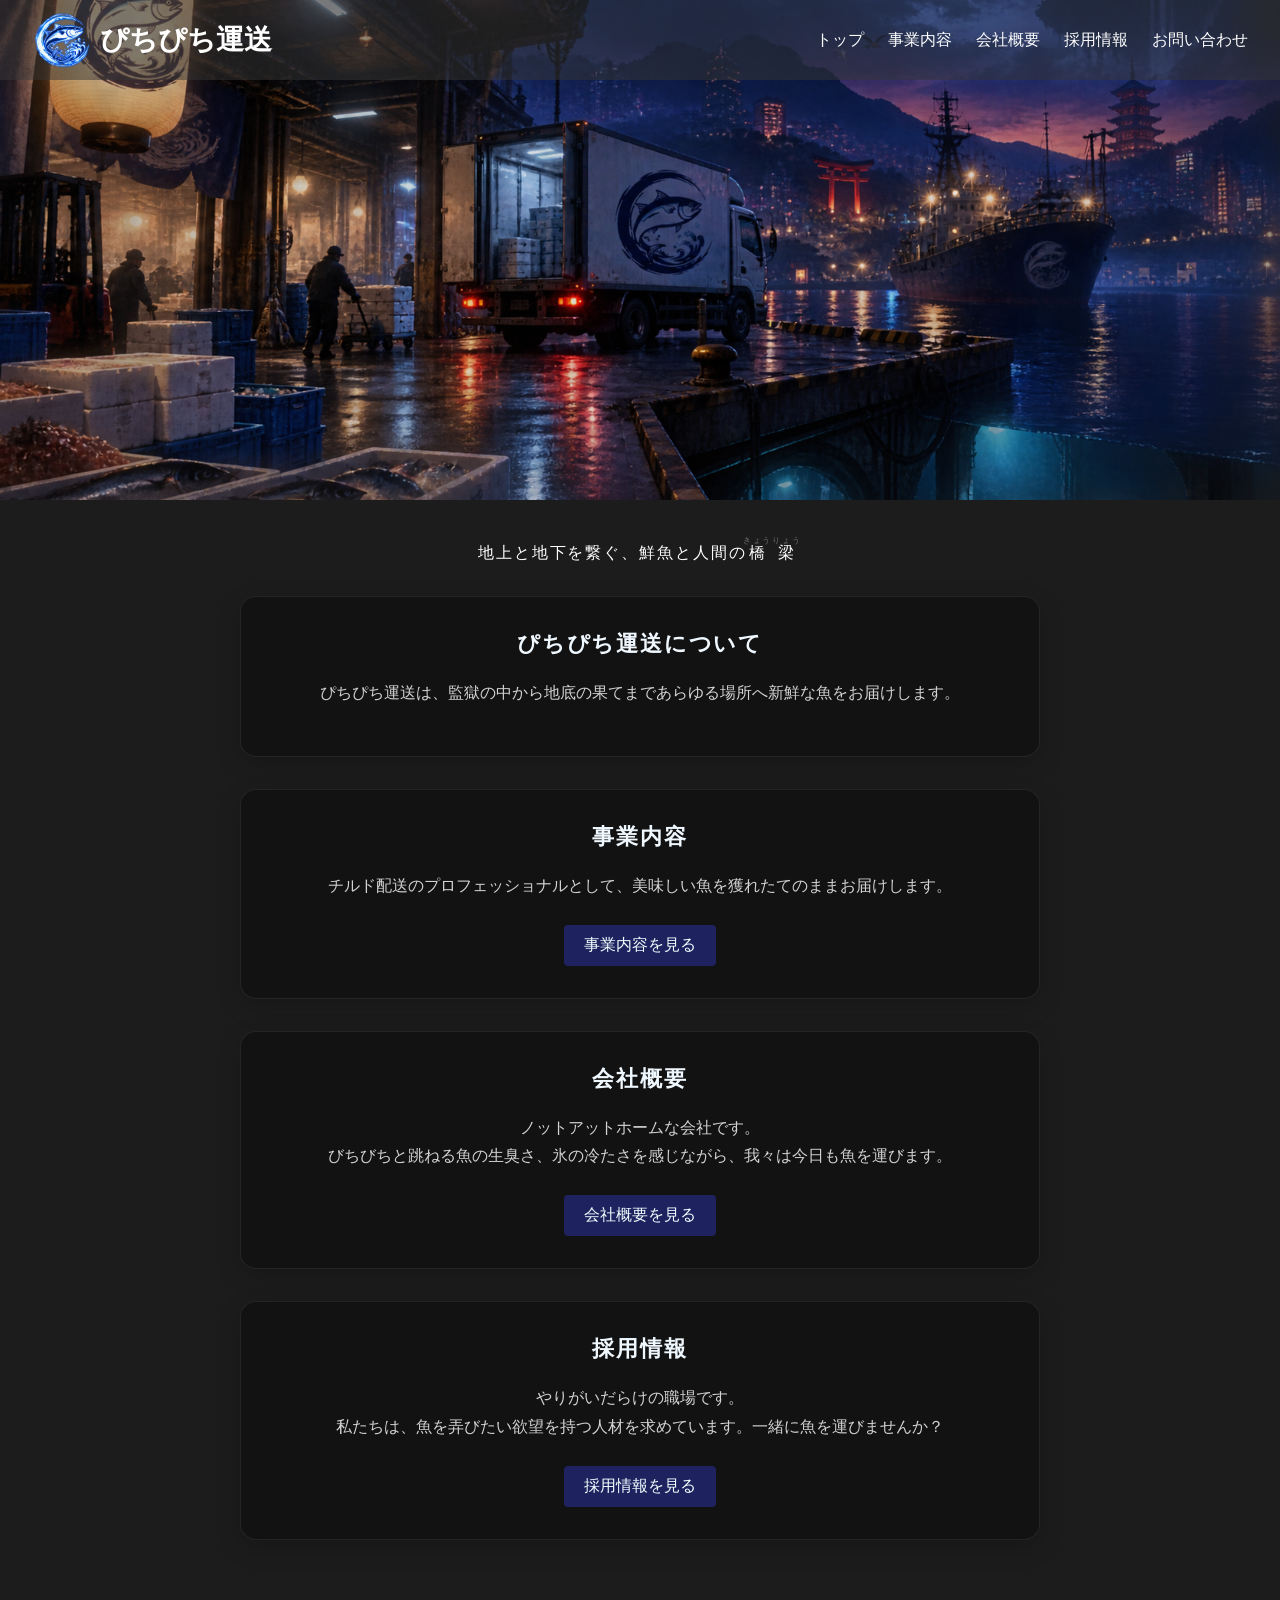
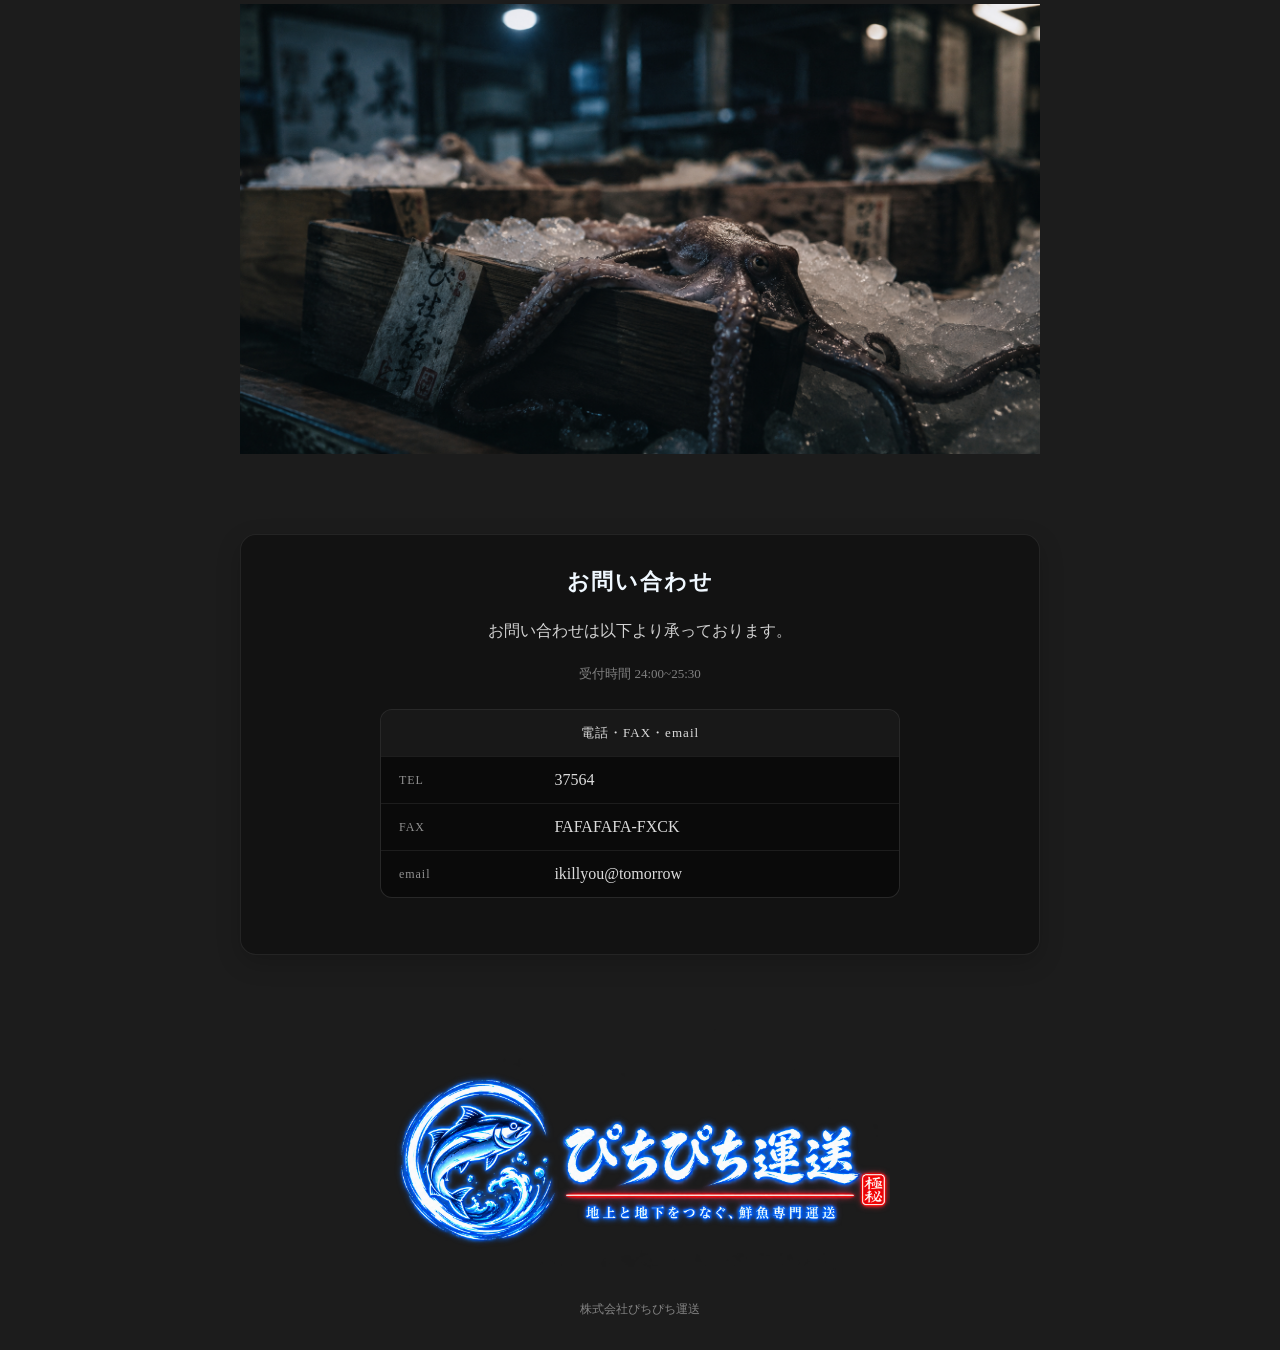
==== index.html @ d6b1cbe6 "all" ====
<!doctype html>
<html lang="ja">
  <head>
    <meta charset="UTF-8" />
    <meta name="viewport" content="width=device-width, initial-scale=1.0" />
    <title>ぴちぴち運送公式</title>
    <link rel="stylesheet" href="common.css" />
    <link rel="stylesheet" href="style.css" />
    <link rel="icon" href="images/PichiLogo.png" />
    <link
      href="https://fonts.googleapis.com/css2?family=Material+Symbols+Outlined"
      rel="stylesheet"
    />
  </head>
  <body>
    <header>
      <div class="header-bar">
        <a href="index.html" class="header-brand">
          <img src="images/PichiLogo.png" class="logo" alt="ぴちぴち運送ロゴ" />
          <h1 class="pichi-header">ぴちぴち運送</h1>
        </a>

        <button
          class="menu-button"
          type="button"
          aria-label="メニューを開く"
          aria-controls="site-nav"
          aria-expanded="false"
        >
          <span class="material-symbols-outlined">menu</span>
        </button>

        <nav id="site-nav">
          <a href="index.html">トップ</a>
          <a href="service.html">事業内容</a>
          <a href="company.html">会社概要</a>
          <a href="recruit.html">採用情報</a>
          <a href="index.html#contact">お問い合わせ</a>
        </nav>
      </div>
    </header>

    <img src="images/topimage1.png" alt="TOP IMAGE" class="topimage" />
    <main>
      <p class="poem">地上と地下を繋ぐ、鮮魚と人間の<ruby>橋梁<rt>きょうりょう</rt></ruby></p>

      <section class="mainA">
        <h2>ぴちぴち運送について</h2>
        <p>
          ぴちぴち運送は、監獄の中から地底の果てまであらゆる場所へ新鮮な魚をお届けします。
        </p>
      </section>

      <section class="mainB">
        <h2>事業内容</h2>
        <p>
          チルド配送のプロフェッショナルとして、美味しい魚を獲れたてのままお届けします。
        </p>
        <a href="service.html">事業内容を見る</a>
      </section>

      <section class="mainC">
        <h2>会社概要</h2>
        <p>
          ノットアットホームな会社です。<br />びちびちと跳ねる魚の生臭さ、氷の冷たさを感じながら、我々は今日も魚を運びます。
        </p>
        <a href="company.html">会社概要を見る</a>
      </section>

      <section class="mainD">
        <h2>採用情報</h2>
        <p>
          やりがいだらけの職場です。<br />私たちは、魚を弄びたい欲望を持つ人材を求めています。一緒に魚を運びませんか？
        </p>
        <a href="recruit.html">採用情報を見る</a>
      </section>

      <img src="images/tako2.png" class="pic" alt="たこ" />

      <section class="mainE" id="contact">
        <h2>お問い合わせ</h2>
        <p>お問い合わせは以下より承っております。</p>
        <p class="time">受付時間 24:00~25:30</p>
        <table>
          <thead>
            <tr>
              <th colspan="2">電話・FAX・email</th>
            </tr>
          </thead>
          <tbody>
            <tr>
              <td>TEL</td>
              <td>37564</td>
            </tr>
            <tr>
              <td>FAX</td>
              <td>FAFAFAFA-FXCK</td>
            </tr>
            <tr>
              <td>email</td>
              <td>ikillyou@tomorrow</td>
            </tr>
          </tbody>
        </table>
      </section>
    </main>

    <img src="images/logoFull.png" class="logoFull" alt="ぴちぴち運送" />

    <footer>株式会社ぴちぴち運送</footer>

    <script src="main.js"></script>
  </body>
</html>
---- common.css ----
* {
  box-sizing: border-box;
}

body {
  margin: 0;
  padding: 0;
  background-color: rgb(28, 28, 28);
}

/* ヘッダー装飾 */
header {
  position: fixed;
  top: 0;
  left: 0;
  width: 100%;
  height: 64px;

  background-color: rgba(54, 54, 54, 0.5);

  z-index: 1000;
}

.header-bar {
  height: 100%;

  display: flex;
  align-items: center;
  gap: 30px;
  padding: 0 16px;
}

.header-brand {
  display: flex;
  align-items: center;
  gap: 8px;

  text-decoration: none;
  flex-shrink: 0;
}

.logo {
  width: 44px;
  height: 44px;
  object-fit: contain;
}

.pichi-header {
  margin: 0;

  color: white;
  font-size: 20px;
  white-space: nowrap;

}

.menu-button {
  margin-left: auto;

  color: white;
  background: none;
  border: none;

  cursor: pointer;
}

/* スマホでは通常ナビを隠す */
nav {
display: flex;

opacity: 0;
visibility: hidden;
pointer-events: none;

transform: translateY(-10px);
transition:
  opacity 0.25s ease,
  transform 0.25s ease,
  visibility 0.25s;

  position: absolute;
  top: 64px;
  right: 0;

  width: 200px;

  flex-direction: column;

  background-color: rgba(20, 20, 20, 0.75);
}

nav.open {
  opacity: 1;
  visibility: visible;
  pointer-events: auto;

  transform: translateY(0);
}

nav a {
  padding: 16px 24px;

  color: white;
  text-decoration: none;

  border-top: 1px solid rgba(255, 255, 255, 0.15);
}


/* PC表示 */

@media (min-width: 768px) {

  header {
    height: 80px;
  }

  .header-bar {
    padding: 0 32px;

  }

  .logo {
    width: 60px;
    height: 60px;
  }

  .pichi-header {
    font-size: 28px;
  }

  .menu-button {
    display: none;
  }

  nav,
  nav.open {
    position: static;

    display: flex;
    flex-direction: row;
    gap: 24px;

    width: auto;
    margin-left: auto;

    background: none;

        /* これがないとPC版で上部メニュー消えます */
    opacity: 1;
    visibility: visible;
    pointer-events: auto;
    transform: none;
  }

  nav a {
    padding: 0;

    color: white;
    text-decoration: none;

    border: none;
  }
}
---- style.css ----
/* ---index.html専用のCSSだよ--- */

/* トップ画像 */
.topimage {
  height: auto;
  width: 100%;
  object-fit: cover;
}

h2,
p {
  text-align: center;
  color: aliceblue;
}

h2 {
  margin: 0 0 20px;
  font-size: 22px;
  letter-spacing: 0.08em;
}

.poem {
  color: rgb(255, 255, 255);
  margin: 32px auto;
  letter-spacing: 0.12em;
}

.poem rt {
  color: rgb(109, 109, 109);
}

section {
  padding: 32px 20px;
  background-color: rgba(9, 9, 9, 0.5);
  border-radius: 16px;
  margin: 16px;
  border: 1px solid rgba(255, 255, 255, 0.08);
  /* 影あんま意味ないかも */
  box-shadow: 0 8px 24px rgba(0, 0, 0, 0.18);
}

section+section {
  margin-top: 32px;
}


main section>a {
  display: block;
  width: fit-content;
  margin: 0 auto;

  color: azure;
  background-color: rgba(42, 51, 172, 0.5);
  text-decoration: none;
  padding: 10px 20px;
  border-radius: 4px;
  margin-top: 24px;
}

main section>p {
  font-weight: 200;
  color: rgb(211, 211, 211);
  line-height: 1.8;
}

.pic {
  width: 80%;
  height: auto;
  object-fit: cover;
  display: block;
  margin: 64px auto;
}

/* お問い合わせセクション：mainE */
.mainE {
  margin-top: 80px;
}

.time{
  font-size:small;
  color:gray;
}



/* スクロール停止位置の調整 */
#contact {
  scroll-margin-top: 80px;
}

/* お問い合わせテーブル */
table {
  width: 100%;
  max-width: 520px;
  margin: 24px auto;

  border: 1px solid rgba(255, 255, 255, 0.12);
  border-radius: 12px;
  border-spacing: 0;
  overflow: hidden;

  background-color: rgba(5, 5, 5, 0.55);
}

thead {
  text-align: center;
  background-color: rgba(255, 255, 255, 0.06);
}

th,
td {
  padding: 14px 18px;
  color: rgb(220, 220, 220);
}

th {
  font-size: 13px;
  font-weight: 500;
  letter-spacing: 0.08em;
}

td {
  border-top: 1px solid rgba(255, 255, 255, 0.08);
}

td:first-child {
  width: 30%;
  color: rgb(145, 145, 145);
  font-size: 12px;
  letter-spacing: 0.08em;
}


/* 末尾ロゴ画像 */
.logoFull {
  display: block;
  width: 75%;
  height: auto;
  margin: 64px auto 0 auto;
}


footer {
  color: rgb(132, 132, 132);
  margin: 0 auto 32px auto;
  font-size: 12px;
  text-align: center;
}

@media (min-width: 768px) {
  .topimage {
    height: 500px;
    width: 100%;
  }

  .logoFull {
    width: 500px;
  }

  section {
    width: 800px;
    margin: 16px auto;
  }

  .pic {
    max-width: 800px;
  }

  main section>a:hover {
    background-color: rgba(42, 51, 172, 0.8);
  }
}
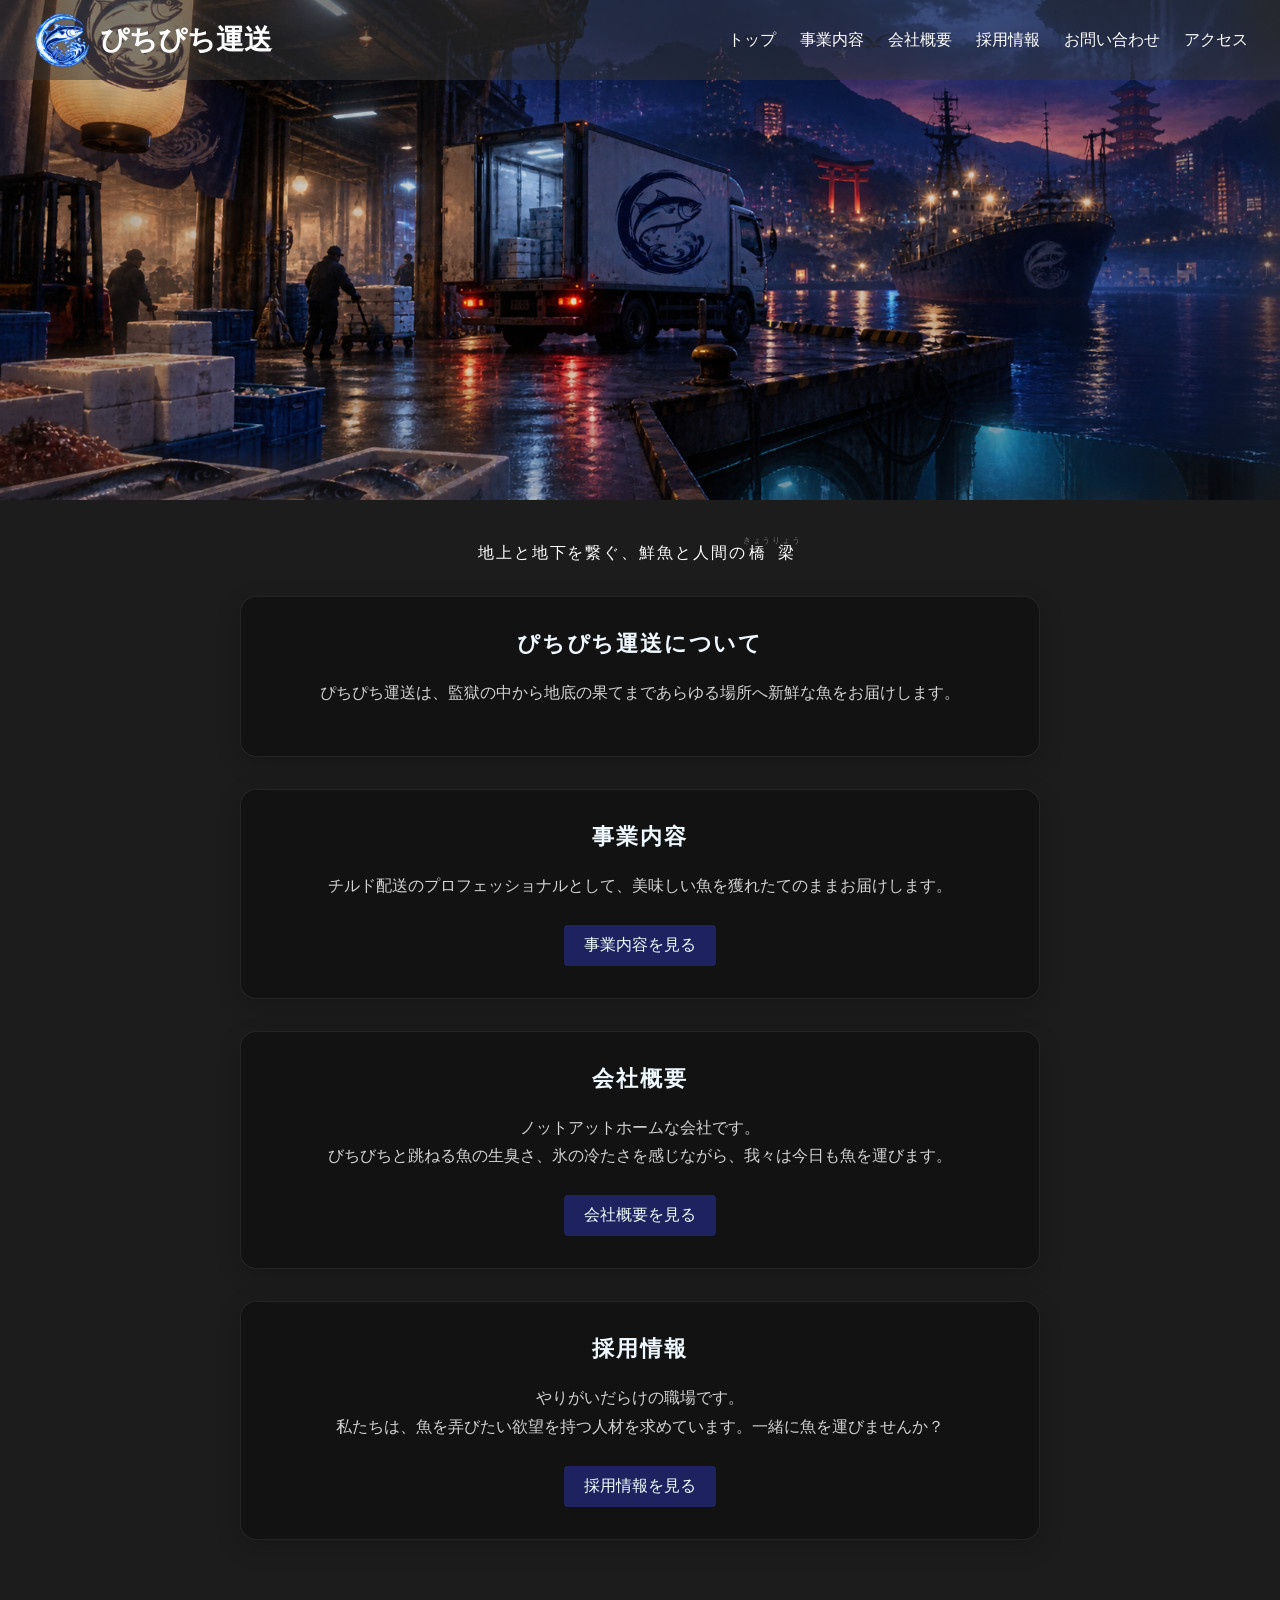
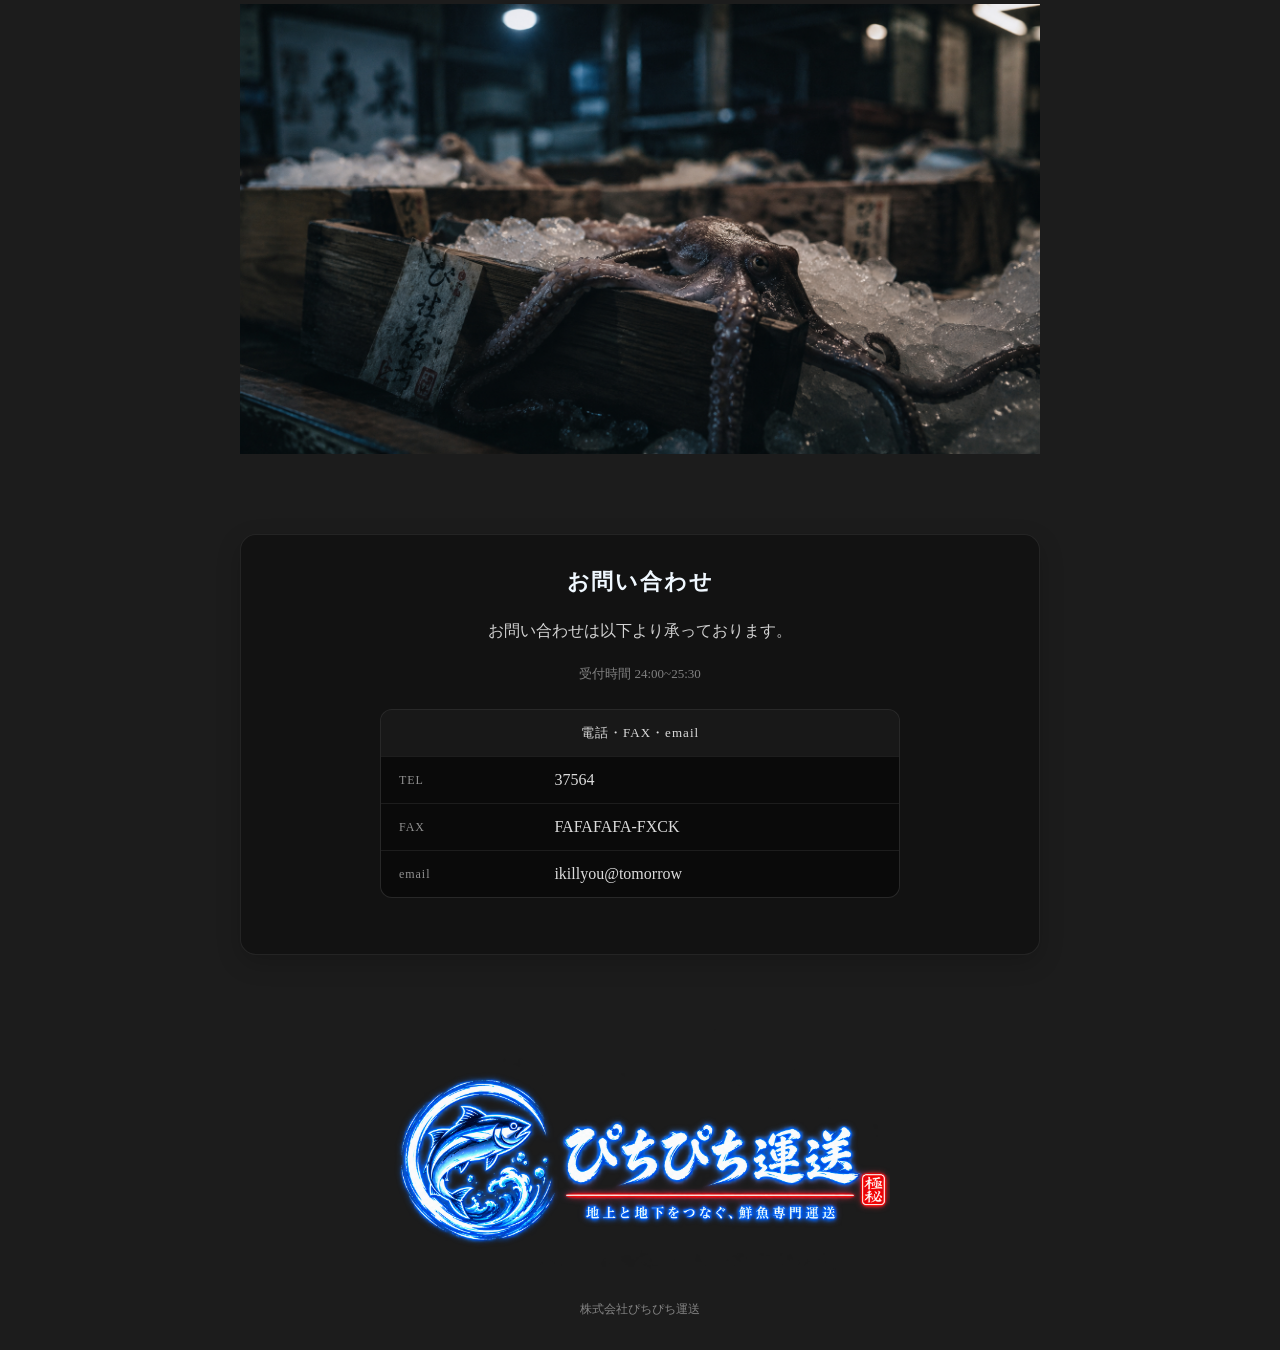
==== commit 04555bfa: "posi" ====
--- a/index.html
+++ b/index.html
@@ -36,6 +36,7 @@
           <a href="company.html">会社概要</a>
           <a href="recruit.html">採用情報</a>
           <a href="index.html#contact">お問い合わせ</a>
+          <a href="company.html#access">アクセス</a>
         </nav>
       </div>
     </header>
--- a/common.css
+++ b/common.css
@@ -106,6 +106,30 @@
   border-top: 1px solid rgba(255, 255, 255, 0.15);
 }
 
+/* 末尾ロゴ画像 */
+.logoFull {
+  display: block;
+  width: 75%;
+  height: auto;
+  margin: 64px auto 0 auto;
+}
+
+footer {
+  color: rgb(132, 132, 132);
+  margin: 0 auto 32px auto;
+  font-size: 12px;
+  text-align: center;
+}
+
+/* スクロール停止位置の調整 */
+#contact{
+  scroll-margin-top: 80px;
+}
+
+#access {
+  scroll-margin-top: 80px;
+}
+
 
 /* PC表示 */
 
--- a/style.css
+++ b/style.css
@@ -81,13 +81,6 @@
   color:gray;
 }
 
-
-
-/* スクロール停止位置の調整 */
-#contact {
-  scroll-margin-top: 80px;
-}
-
 /* お問い合わせテーブル */
 table {
   width: 100%;
@@ -131,15 +124,6 @@
 }
 
 
-/* 末尾ロゴ画像 */
-.logoFull {
-  display: block;
-  width: 75%;
-  height: auto;
-  margin: 64px auto 0 auto;
-}
-
-
 footer {
   color: rgb(132, 132, 132);
   margin: 0 auto 32px auto;
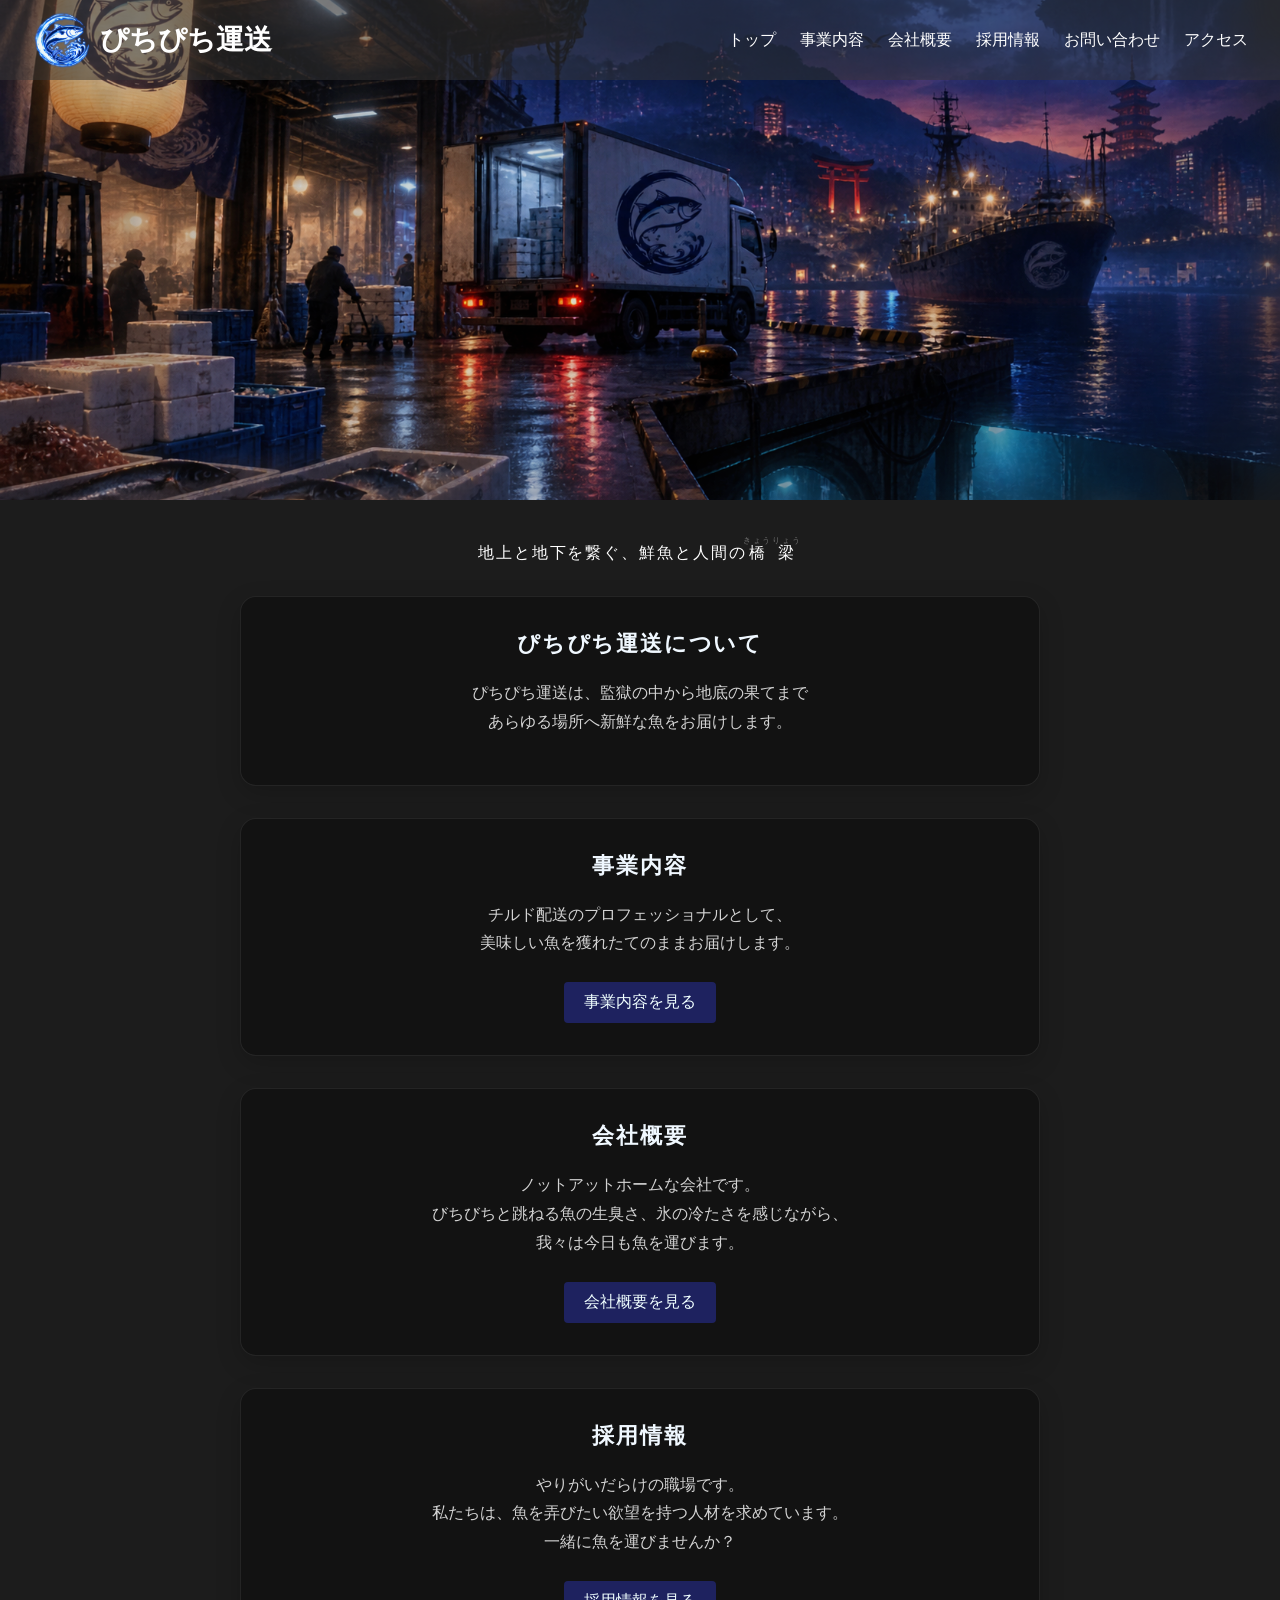
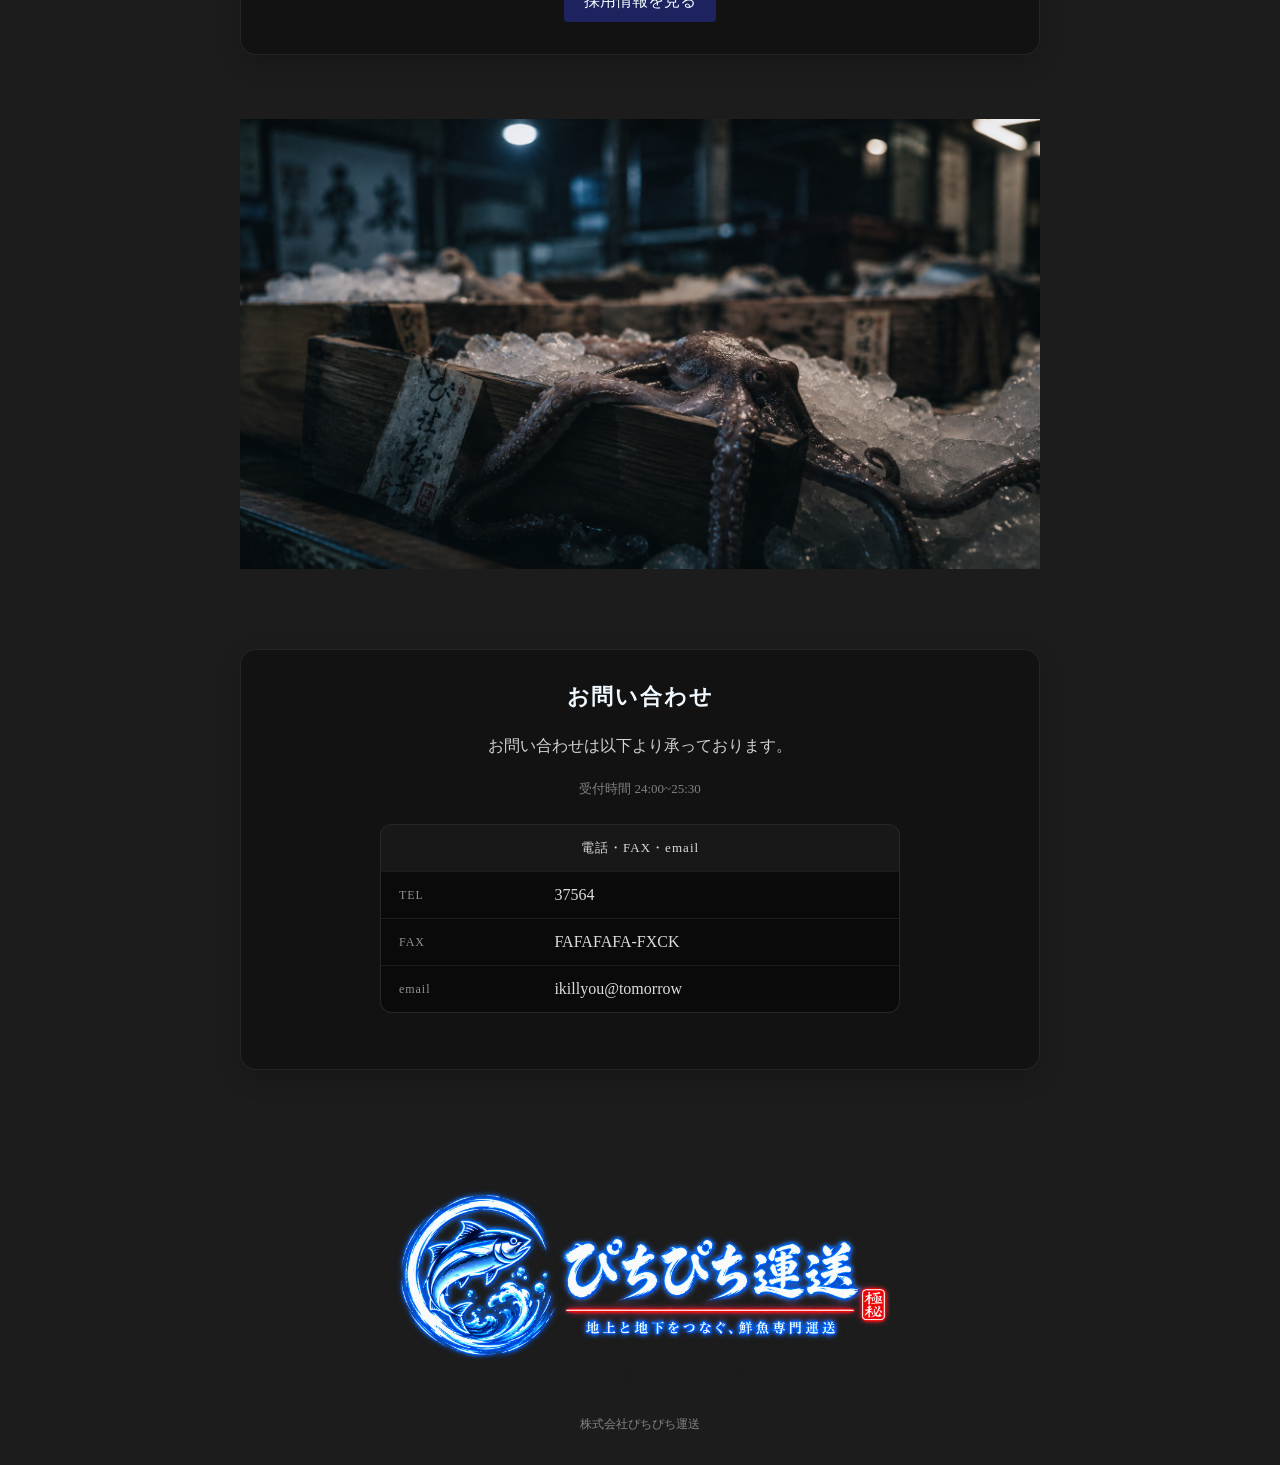
==== commit 63a82f21: "wow" ====
--- a/index.html
+++ b/index.html
@@ -48,14 +48,14 @@
       <section class="mainA">
         <h2>ぴちぴち運送について</h2>
         <p>
-          ぴちぴち運送は、監獄の中から地底の果てまであらゆる場所へ新鮮な魚をお届けします。
+          ぴちぴち運送は、監獄の中から地底の果てまで<br>あらゆる場所へ新鮮な魚をお届けします。
         </p>
       </section>
 
       <section class="mainB">
         <h2>事業内容</h2>
         <p>
-          チルド配送のプロフェッショナルとして、美味しい魚を獲れたてのままお届けします。
+          チルド配送のプロフェッショナルとして、<br>美味しい魚を獲れたてのままお届けします。
         </p>
         <a href="service.html">事業内容を見る</a>
       </section>
@@ -63,7 +63,7 @@
       <section class="mainC">
         <h2>会社概要</h2>
         <p>
-          ノットアットホームな会社です。<br />びちびちと跳ねる魚の生臭さ、氷の冷たさを感じながら、我々は今日も魚を運びます。
+          ノットアットホームな会社です。<br />びちびちと跳ねる魚の生臭さ、氷の冷たさを感じながら、<br>我々は今日も魚を運びます。
         </p>
         <a href="company.html">会社概要を見る</a>
       </section>
@@ -71,7 +71,7 @@
       <section class="mainD">
         <h2>採用情報</h2>
         <p>
-          やりがいだらけの職場です。<br />私たちは、魚を弄びたい欲望を持つ人材を求めています。一緒に魚を運びませんか？
+          やりがいだらけの職場です。<br>私たちは、魚を弄びたい欲望を持つ人材を求めています。<br>一緒に魚を運びませんか？
         </p>
         <a href="recruit.html">採用情報を見る</a>
       </section>
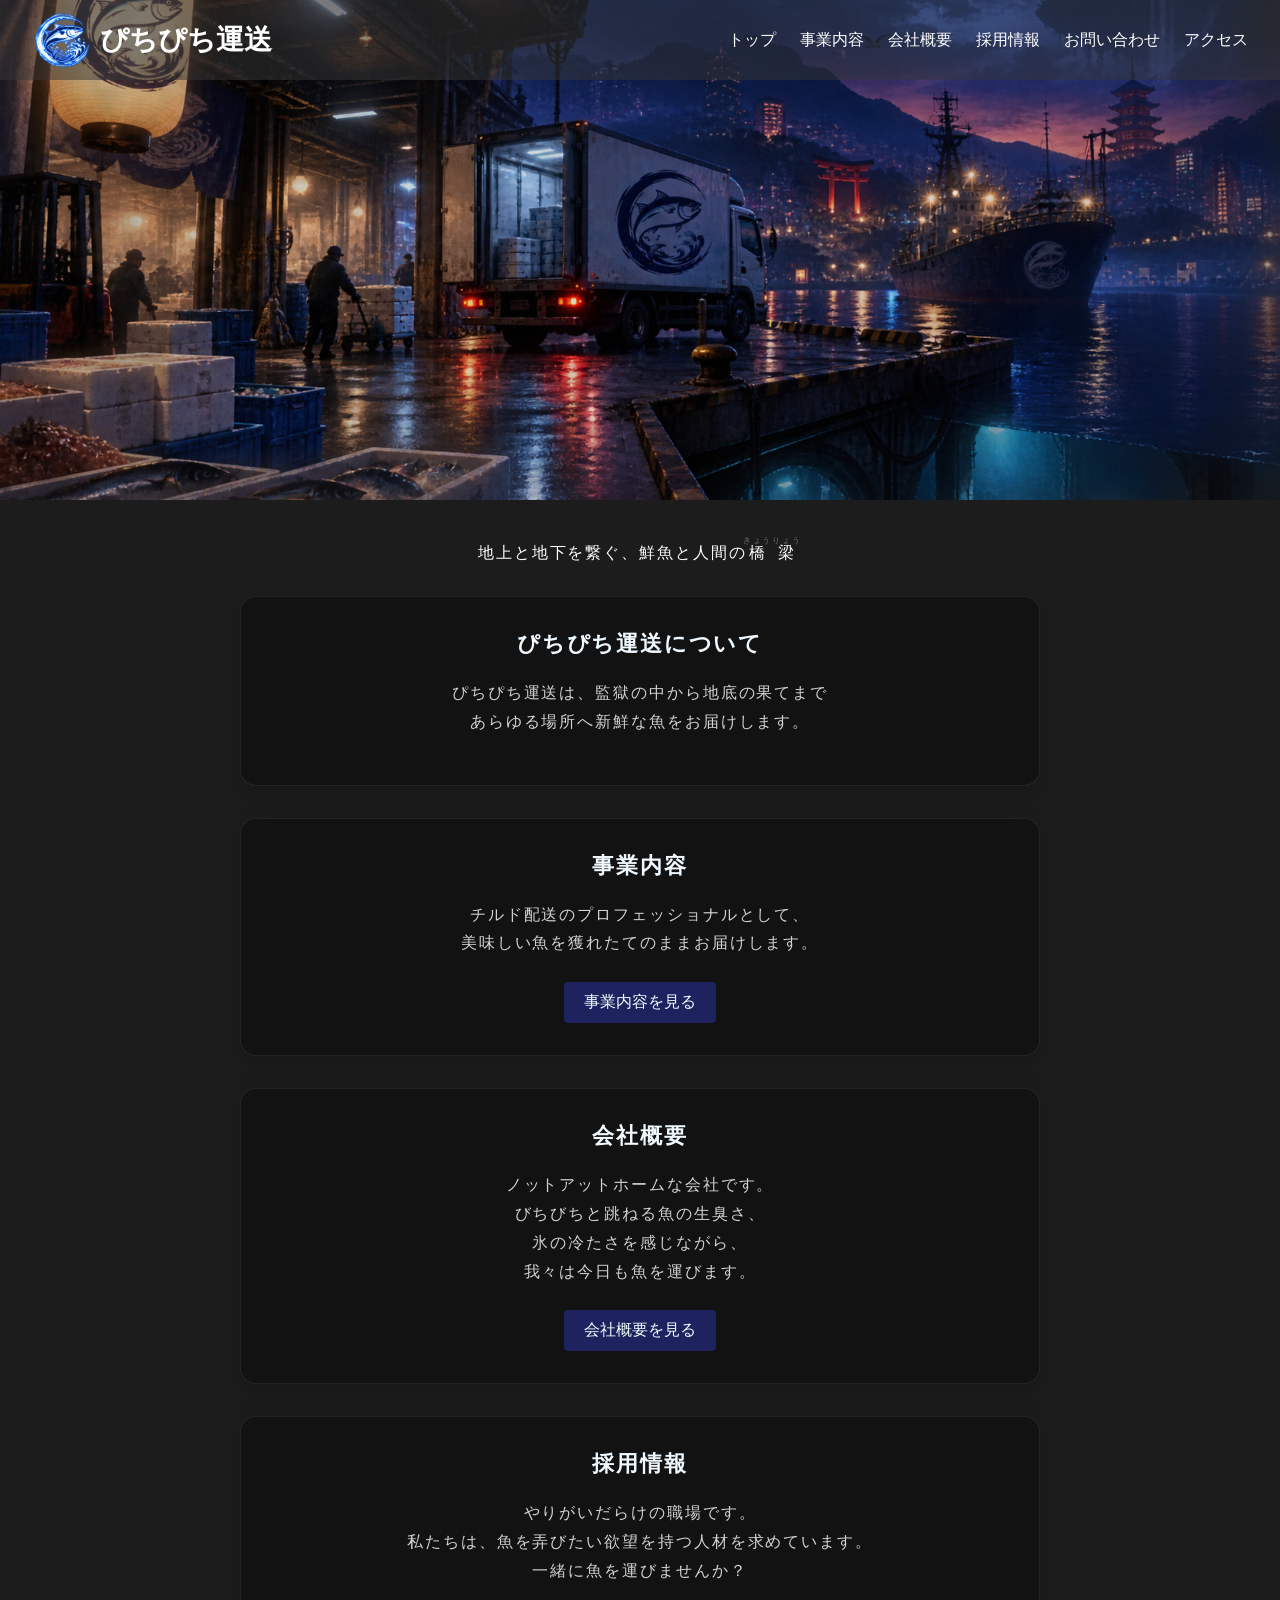
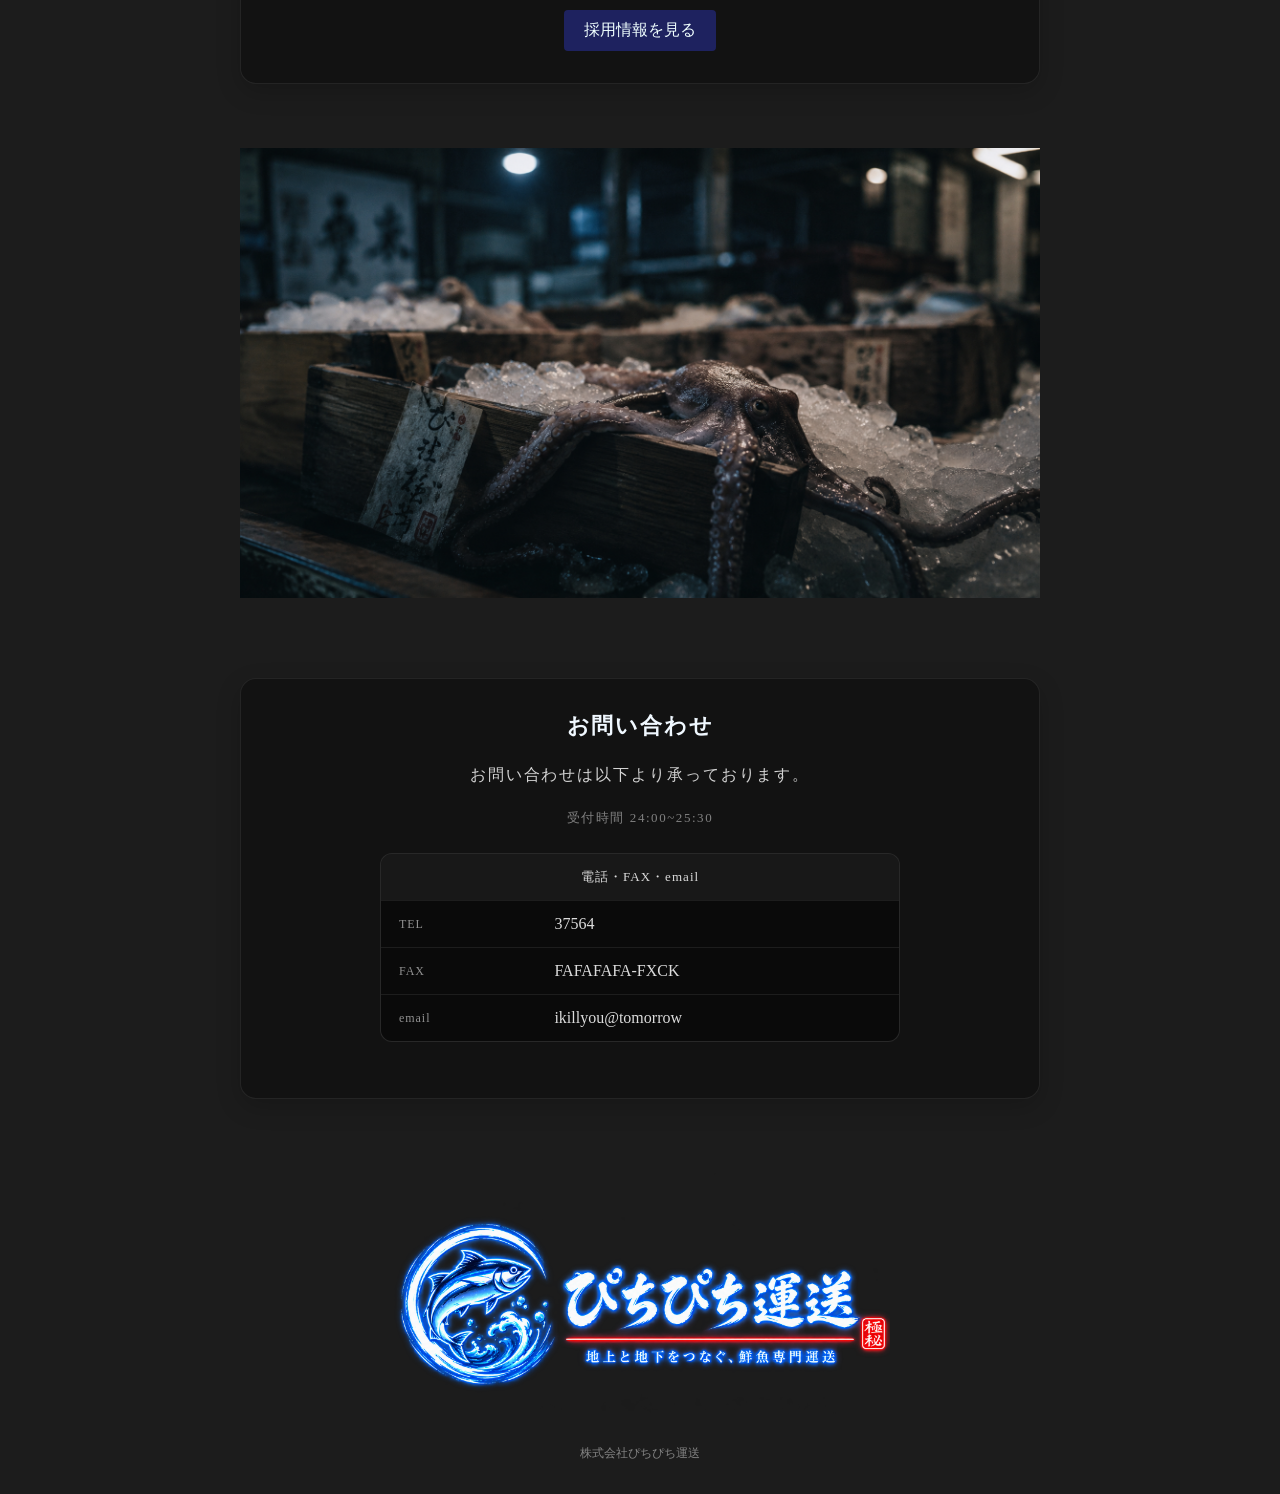
==== commit 927d5470: "a" ====
--- a/index.html
+++ b/index.html
@@ -47,14 +47,14 @@
 
       <section class="mainA">
         <h2>ぴちぴち運送について</h2>
-        <p>
+        <p class="fixed-line">
           ぴちぴち運送は、監獄の中から地底の果てまで<br>あらゆる場所へ新鮮な魚をお届けします。
         </p>
       </section>
 
       <section class="mainB">
         <h2>事業内容</h2>
-        <p>
+        <p class="fixed-line">
           チルド配送のプロフェッショナルとして、<br>美味しい魚を獲れたてのままお届けします。
         </p>
         <a href="service.html">事業内容を見る</a>
@@ -62,15 +62,15 @@
 
       <section class="mainC">
         <h2>会社概要</h2>
-        <p>
-          ノットアットホームな会社です。<br />びちびちと跳ねる魚の生臭さ、氷の冷たさを感じながら、<br>我々は今日も魚を運びます。
+        <p class="fixed-line">
+          ノットアットホームな会社です。<br />びちびちと跳ねる魚の生臭さ、<br>氷の冷たさを感じながら、<br>我々は今日も魚を運びます。
         </p>
         <a href="company.html">会社概要を見る</a>
       </section>
 
       <section class="mainD">
         <h2>採用情報</h2>
-        <p>
+        <p class="fixed-line">
           やりがいだらけの職場です。<br>私たちは、魚を弄びたい欲望を持つ人材を求めています。<br>一緒に魚を運びませんか？
         </p>
         <a href="recruit.html">採用情報を見る</a>
--- a/common.css
+++ b/common.css
@@ -114,6 +114,15 @@
   margin: 64px auto 0 auto;
 }
 
+p {
+letter-spacing: 0.05em;
+}
+
+.big-letter {
+  font-weight: bold;
+  color: white;
+}
+
 footer {
   color: rgb(132, 132, 132);
   margin: 0 auto 32px auto;
@@ -130,10 +139,16 @@
   scroll-margin-top: 80px;
 }
 
+/* 一定以上で改行を消す */
+@media (min-width: 480px) {
+  .small-br {
+    display: none;
+  }
+}
 
 /* PC表示 */
 
-@media (min-width: 768px) {
+@media (min-width: 1000px) {
 
   header {
     height: 80px;
@@ -148,6 +163,10 @@
     width: 60px;
     height: 60px;
   }
+
+  p {
+  letter-spacing: 0.12em;
+}
 
   .pichi-header {
     font-size: 28px;
--- a/style.css
+++ b/style.css
@@ -123,14 +123,6 @@
   letter-spacing: 0.08em;
 }
 
-
-footer {
-  color: rgb(132, 132, 132);
-  margin: 0 auto 32px auto;
-  font-size: 12px;
-  text-align: center;
-}
-
 @media (min-width: 768px) {
   .topimage {
     height: 500px;
@@ -141,10 +133,11 @@
     width: 500px;
   }
 
-  section {
-    width: 800px;
-    margin: 16px auto;
-  }
+section {
+  width: calc(100% - 32px);
+  max-width: 800px;
+  margin: 16px auto;
+}
 
   .pic {
     max-width: 800px;
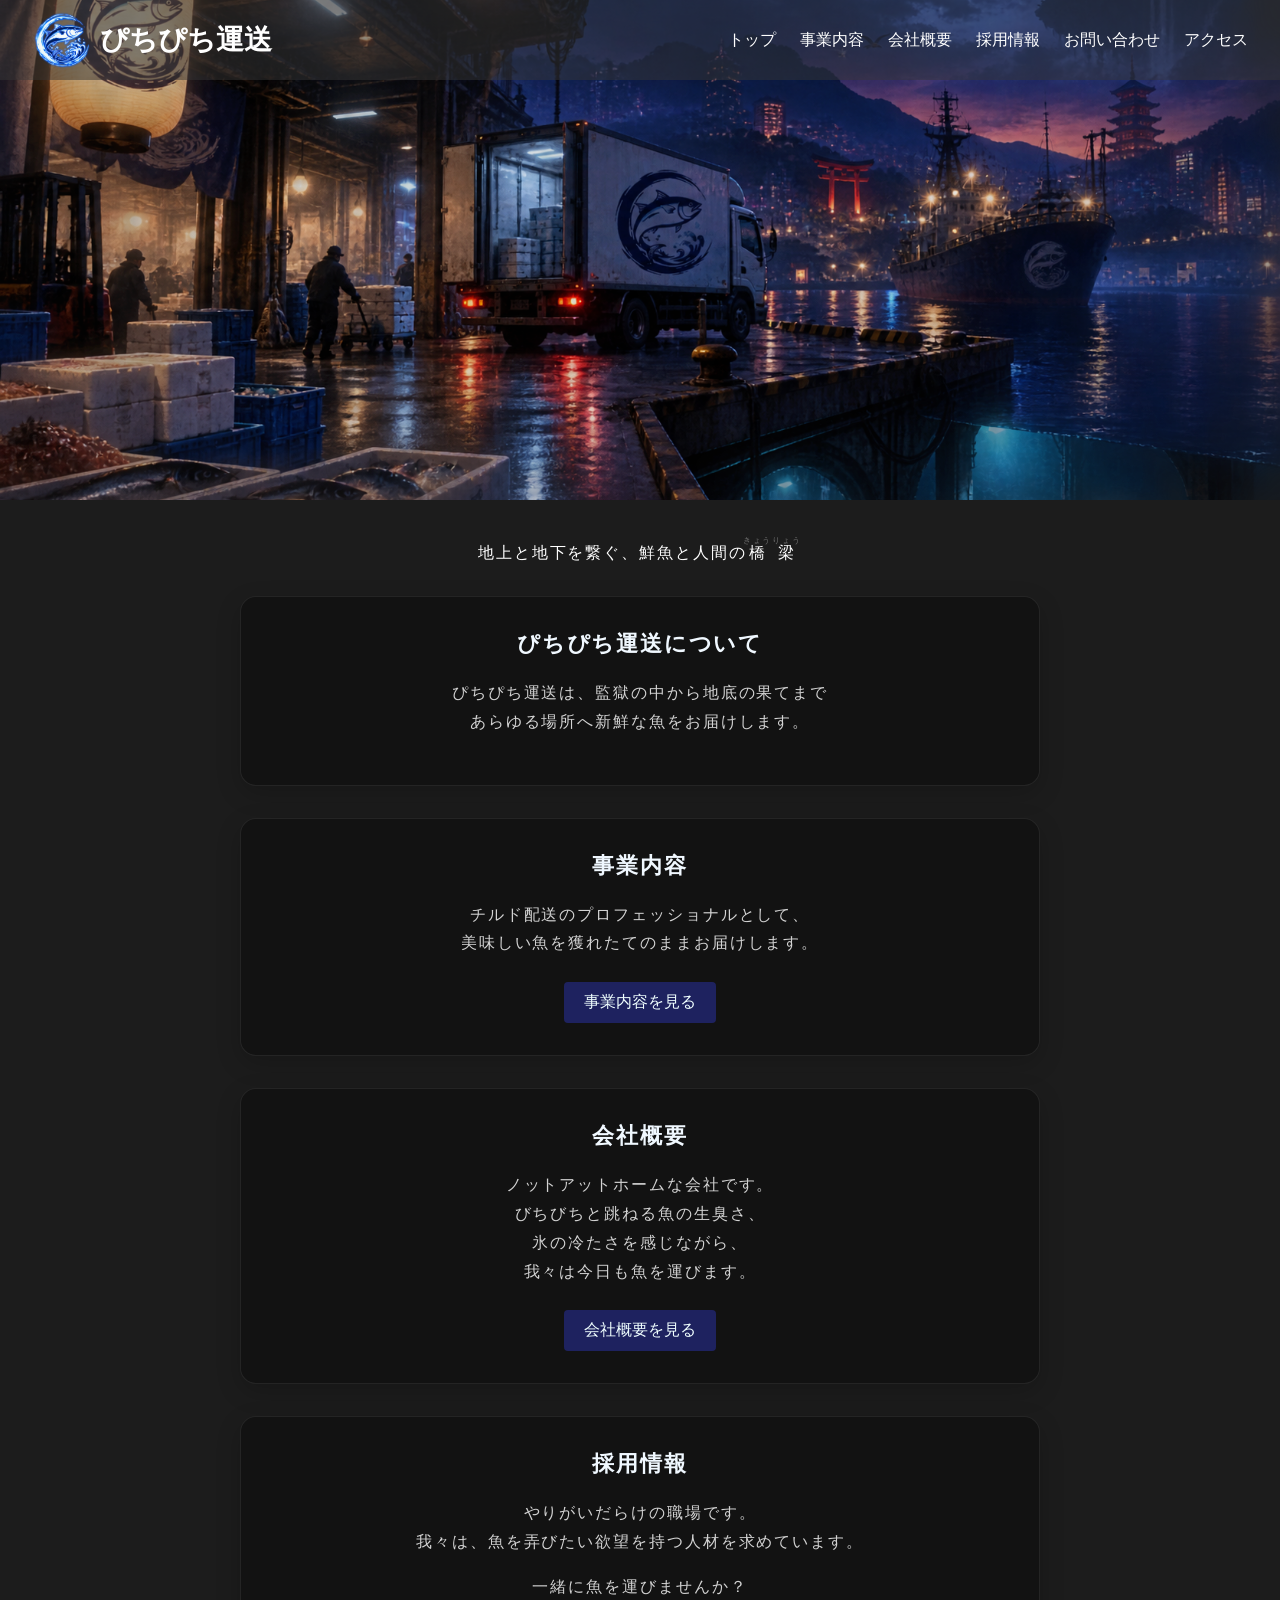
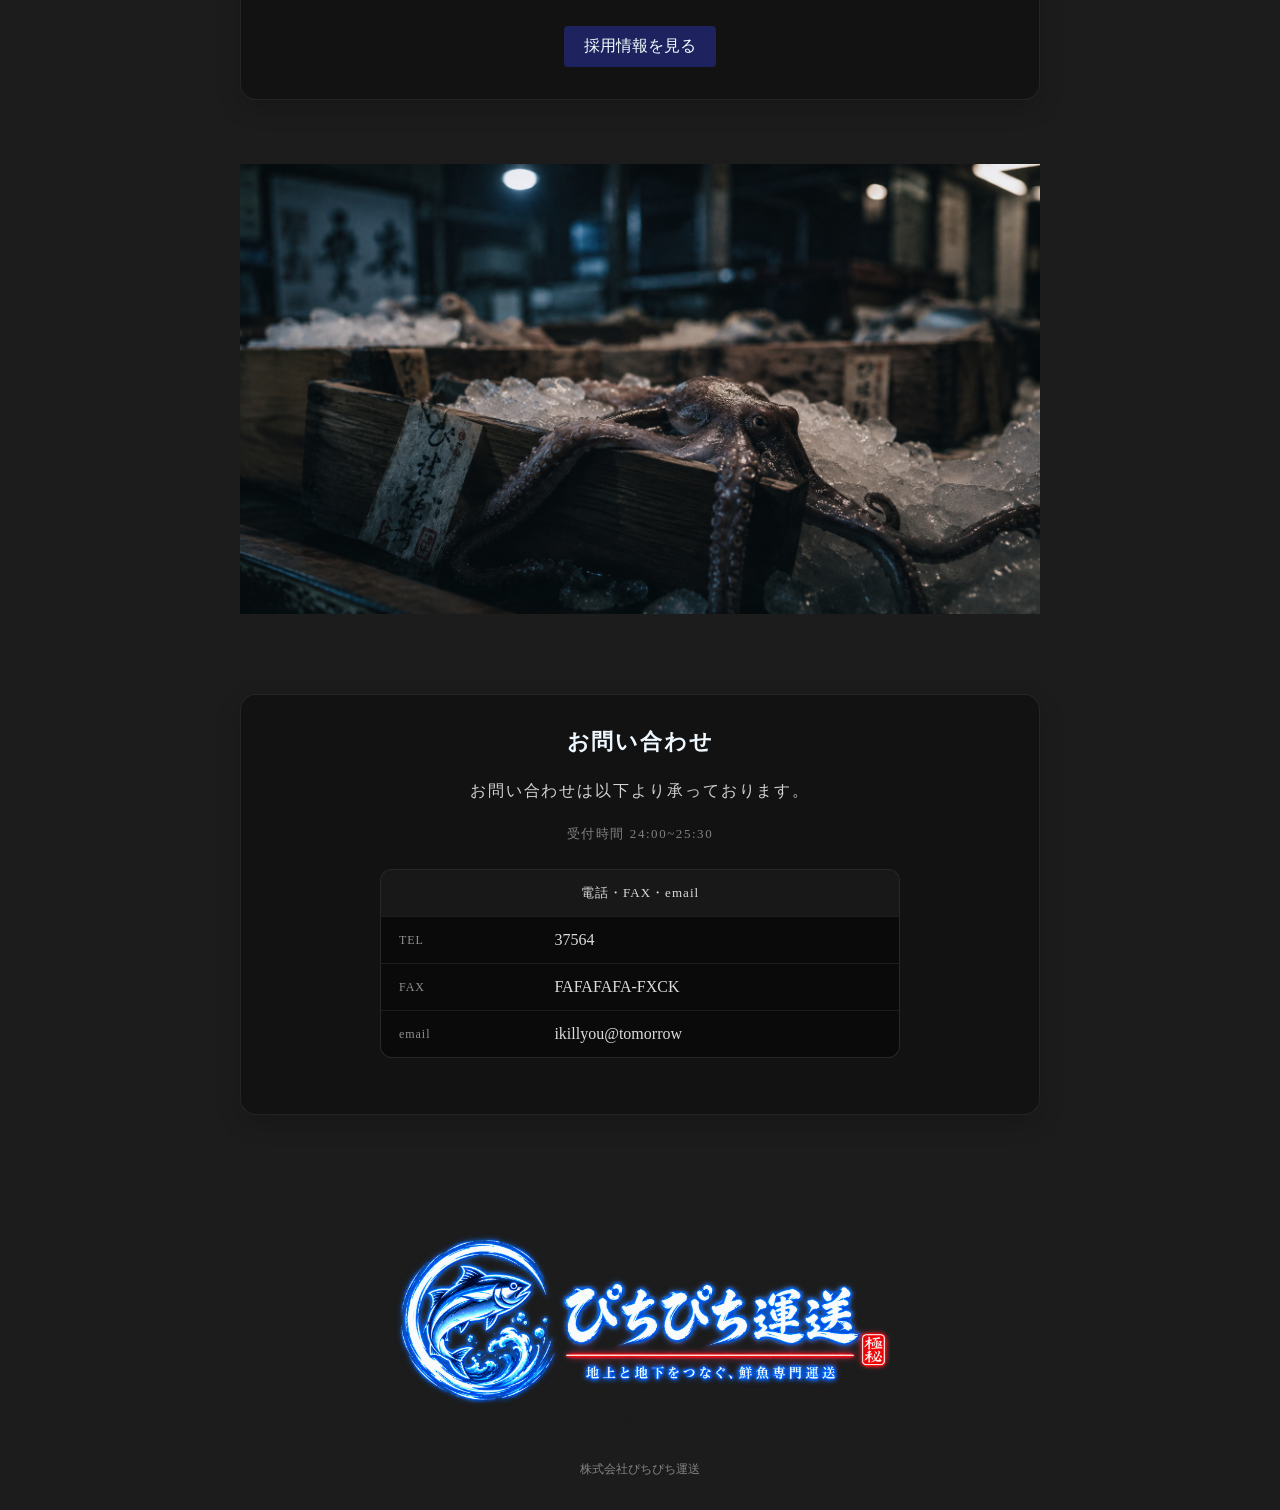
==== commit 56171767: "a" ====
--- a/index.html
+++ b/index.html
@@ -48,14 +48,14 @@
       <section class="mainA">
         <h2>ぴちぴち運送について</h2>
         <p class="fixed-line">
-          ぴちぴち運送は、監獄の中から地底の果てまで<br>あらゆる場所へ新鮮な魚をお届けします。
+          ぴちぴち運送は、<br class="small-br">監獄の中から地底の果てまで<br>あらゆる場所へ<br class="small-br">新鮮な魚をお届けします。
         </p>
       </section>
 
       <section class="mainB">
         <h2>事業内容</h2>
         <p class="fixed-line">
-          チルド配送のプロフェッショナルとして、<br>美味しい魚を獲れたてのままお届けします。
+          チルド配送の<br class="small-br">プロフェッショナルとして、<br>美味しい魚を獲れたてのまま<br class="small-br">お届けします。
         </p>
         <a href="service.html">事業内容を見る</a>
       </section>
@@ -71,7 +71,7 @@
       <section class="mainD">
         <h2>採用情報</h2>
         <p class="fixed-line">
-          やりがいだらけの職場です。<br>私たちは、魚を弄びたい欲望を持つ人材を求めています。<br>一緒に魚を運びませんか？
+          やりがいだらけの職場です。<br>我々は、<br class="small-br">魚を弄びたい欲望を持つ人材を<br class="small-br">求めています。</p><p>一緒に魚を運びませんか？
         </p>
         <a href="recruit.html">採用情報を見る</a>
       </section>
@@ -80,7 +80,7 @@
 
       <section class="mainE" id="contact">
         <h2>お問い合わせ</h2>
-        <p>お問い合わせは以下より承っております。</p>
+        <p>お問い合わせは<br class="small-br">以下より承っております。</p>
         <p class="time">受付時間 24:00~25:30</p>
         <table>
           <thead>
